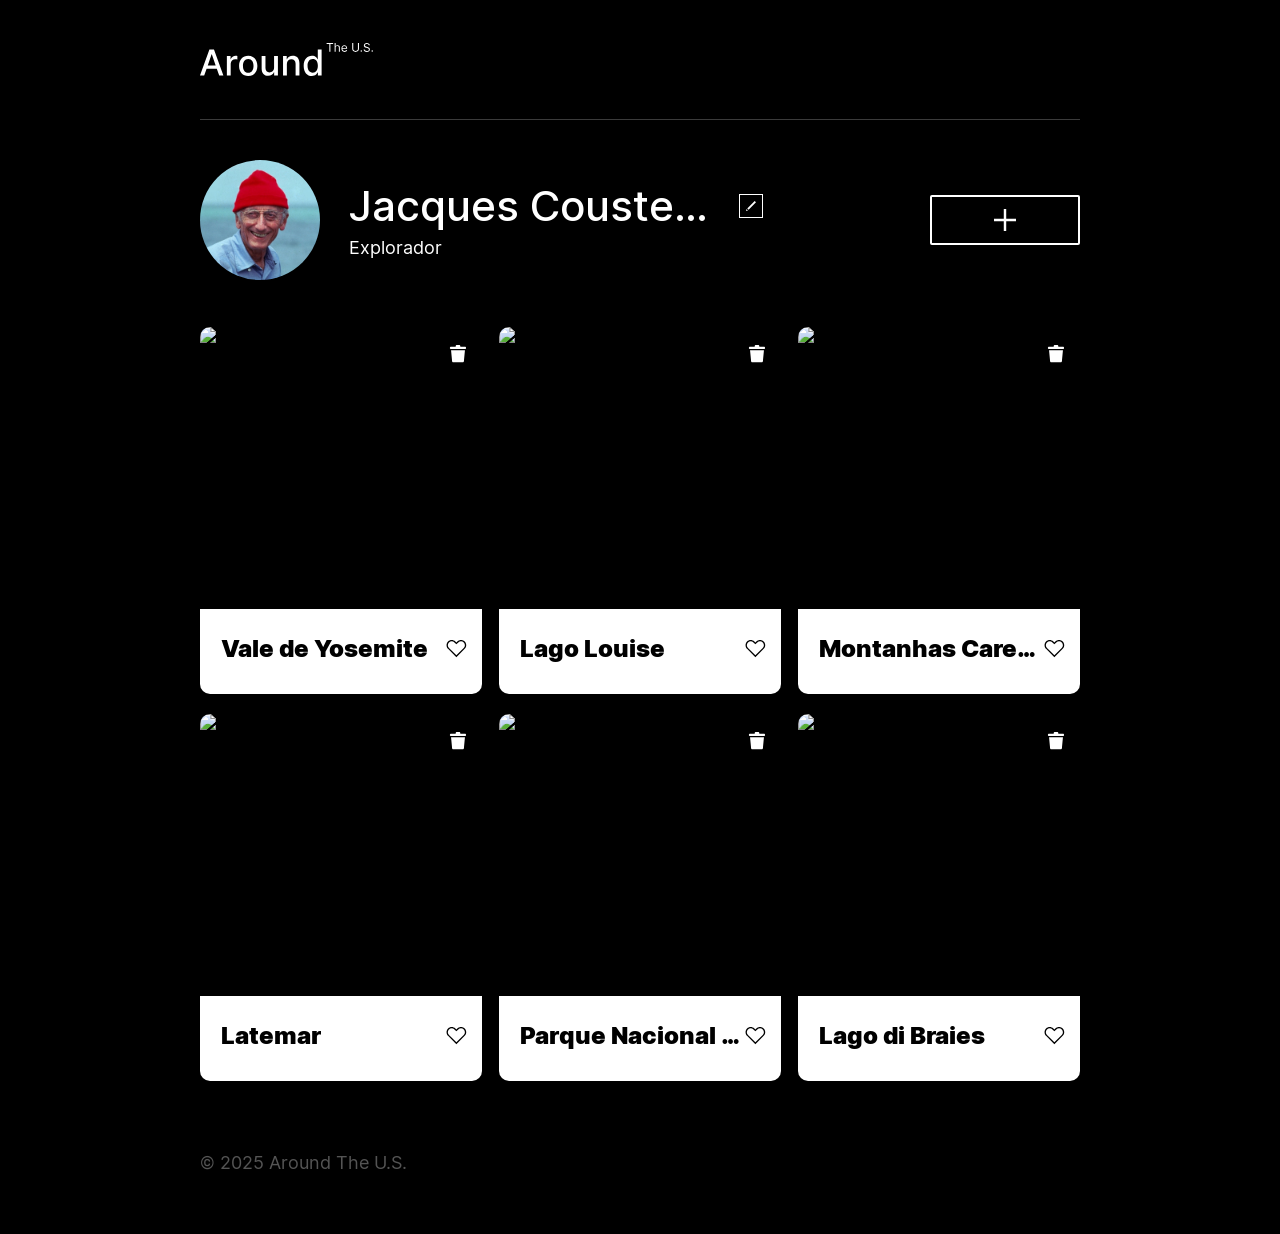
==== index.html @ bdfe8c1f "Initial commit" ====
<!DOCTYPE html>
<html lang="pt">
  <head>
    <meta charset="UTF-8" />
    <meta content="width=device-width, initial-scale=1.0" name="viewport" />
    <meta content="ie=edge" http-equiv="X-UA-Compatible" />
    <title>Around The U.S.</title>
    <link href="./pages/index.css" rel="stylesheet" />
  </head>
  <body class="page">
    <div class="page__content">
      <header class="header page__section">
        <img
          alt="Logotipo Around The U.S."
          class="logo header__logo"
          src="./images/logo.svg"
        />
      </header>
      <main class="content">
        <section class="profile page__section">
          <img class="profile__image" src="./images/avatar.jpg" alt="Avatar" />
          <div class="profile__info">
            <h1 class="profile__title">Jacques Cousteau</h1>
            <button
              aria-label="Editar perfil"
              class="profile__edit-button"
              type="button"
            ></button>
            <p class="profile__description">Explorador</p>
          </div>
          <button
            aria-label="Adicionar cartão"
            class="profile__add-button"
            type="button"
          ></button>
        </section>
        <section class="cards page__section">
          <ul class="cards__list">
            <li class="card">
              <img
                class="card__image"
                src="https://practicum-content.s3.us-west-1.amazonaws.com/web-code/moved_yosemite.jpg"
                alt="Vale de Yosemite"
              />
              <button
                aria-label="Excluir cartão"
                class="card__delete-button"
                type="button"
              ></button>
              <div class="card__description">
                <h2 class="card__title">Vale de Yosemite</h2>
                <button
                  aria-label="Botão de curtir"
                  class="card__like-button"
                  type="button"
                ></button>
              </div>
            </li>
            <li class="card">
              <img
                class="card__image"
                src="https://practicum-content.s3.us-west-1.amazonaws.com/web-code/moved_lake-louise.jpg"
                alt="Lago Louise"
              />
              <button
                aria-label="Excluir cartão"
                class="card__delete-button"
                type="button"
              ></button>
              <div class="card__description">
                <h2 class="card__title">Lago Louise</h2>
                <button
                  aria-label="Botão de curtir"
                  class="card__like-button"
                  type="button"
                ></button>
              </div>
            </li>
            <li class="card">
              <img
                class="card__image"
                src="https://practicum-content.s3.us-west-1.amazonaws.com/web-code/moved_bald-mountains.jpg"
                alt="Montanhas Carecas"
              />
              <button
                aria-label="Excluir cartão"
                class="card__delete-button"
                type="button"
              ></button>
              <div class="card__description">
                <h2 class="card__title">Montanhas Carecas</h2>
                <button
                  aria-label="Botão de curtir"
                  class="card__like-button"
                  type="button"
                ></button>
              </div>
            </li>
            <li class="card">
              <img
                class="card__image"
                src="https://practicum-content.s3.us-west-1.amazonaws.com/web-code/moved_latemar.jpg"
                alt="Latemar"
              />
              <button
                aria-label="Excluir cartão"
                class="card__delete-button"
                type="button"
              ></button>
              <div class="card__description">
                <h2 class="card__title">Latemar</h2>
                <button
                  aria-label="Botão de curtir"
                  class="card__like-button"
                  type="button"
                ></button>
              </div>
            </li>
            <li class="card">
              <img
                class="card__image"
                src="https://practicum-content.s3.us-west-1.amazonaws.com/web-code/moved_vanoise.jpg"
                alt="Parque Nacional da Vanoise"
              />
              <button
                aria-label="Excluir cartão"
                class="card__delete-button"
                type="button"
              ></button>
              <div class="card__description">
                <h2 class="card__title">Parque Nacional da Vanoise</h2>
                <button
                  aria-label="Botão de curtir"
                  class="card__like-button"
                  type="button"
                ></button>
              </div>
            </li>
            <li class="card">
              <img
                class="card__image"
                src="https://practicum-content.s3.us-west-1.amazonaws.com/web-code/moved_lago.jpg"
                alt="Lago di Braies"
              />
              <button
                aria-label="Excluir cartão"
                class="card__delete-button"
                type="button"
              ></button>
              <div class="card__description">
                <h2 class="card__title">Lago di Braies</h2>
                <button
                  aria-label="Botão de curtir"
                  class="card__like-button"
                  type="button"
                ></button>
              </div>
            </li>
          </ul>
        </section>
      </main>
      <footer class="footer page__section">
        <p class="footer__copyright">© 2025 Around The U.S.</p>
      </footer>
      <div class="popup" id="edit-popup">
        <div class="popup__content">
          <button
            aria-label="Fechar pop-up"
            class="popup__close"
            type="button"
          ></button>
          <h3 class="popup__title">Editar perfil</h3>
          <form class="popup__form" id="edit-profile-form">
            <input
              class="popup__input popup__input_type_name"
              name="name"
              placeholder="Nome"
              type="text"
            />
            <input
              class="popup__input popup__input_type_description"
              name="description"
              placeholder="Sobre mim"
              type="text"
            />
            <button class="button popup__button" type="submit">Salvar</button>
          </form>
        </div>
      </div>
      <div class="popup" id="new-card-popup">
        <div class="popup__content">
          <button
            aria-label="Fechar pop-up"
            class="popup__close"
            type="button"
          ></button>
          <h3 class="popup__title">Novo local</h3>
          <form class="popup__form" id="new-card-form">
            <input
              class="popup__input popup__input_type_card-name"
              name="place-name"
              placeholder="Título"
              required
              type="text"
            />
            <input
              class="popup__input popup__input_type_url"
              name="link"
              placeholder="Link de Imagem"
              required
              type="url"
            />
            <button class="button popup__button" type="submit">Criar</button>
          </form>
        </div>
      </div>
      <div class="popup" id="image-popup">
        <div class="popup__content popup__content_content_image">
          <button
            aria-label="Fechar pop-up"
            class="popup__close"
            type="button"
          ></button>
          <img alt="" class="popup__image" src="#" />
          <p class="popup__caption"></p>
        </div>
      </div>
    </div>
  </body>
</html>
---- pages/index.css ----
@import url("../vendor/normalize.css");
@import url("../vendor/fonts.css");

@import url("../blocks/page.css");
@import url("../blocks/header.css");
@import url("../blocks/content.css");
@import url("../blocks/footer.css");
@import url("../blocks/profile.css");
@import url("../blocks/cards.css");
@import url("../blocks/card.css");
@import url("../blocks/popup.css");
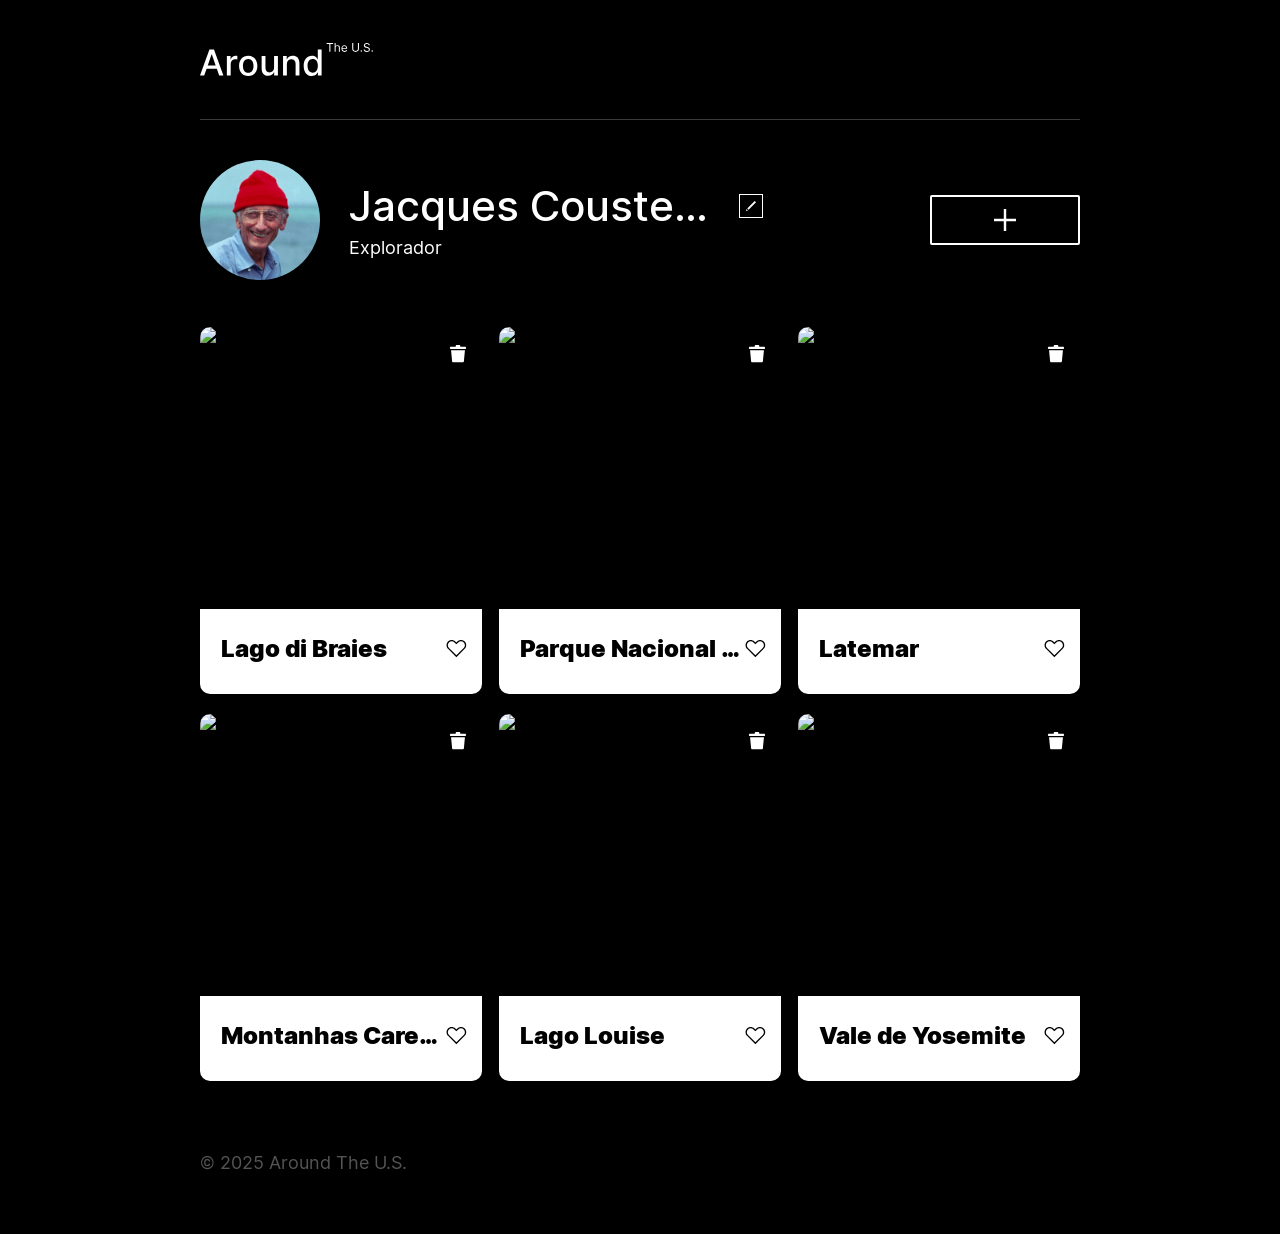
==== commit 6cf4d88e: "Finalizar interatividade do projeto Around" ====
--- a/index.html
+++ b/index.html
@@ -1,12 +1,14 @@
-<!DOCTYPE html>
+<!doctype html>
 <html lang="pt">
   <head>
     <meta charset="UTF-8" />
     <meta content="width=device-width, initial-scale=1.0" name="viewport" />
     <meta content="ie=edge" http-equiv="X-UA-Compatible" />
     <title>Around The U.S.</title>
+    <link rel="icon" href="data:," />
     <link href="./pages/index.css" rel="stylesheet" />
   </head>
+
   <body class="page">
     <div class="page__content">
       <header class="header page__section">
@@ -16,152 +18,39 @@
           src="./images/logo.svg"
         />
       </header>
+
       <main class="content">
         <section class="profile page__section">
           <img class="profile__image" src="./images/avatar.jpg" alt="Avatar" />
+
           <div class="profile__info">
             <h1 class="profile__title">Jacques Cousteau</h1>
+
             <button
               aria-label="Editar perfil"
               class="profile__edit-button"
               type="button"
             ></button>
+
             <p class="profile__description">Explorador</p>
           </div>
+
           <button
             aria-label="Adicionar cartão"
             class="profile__add-button"
             type="button"
           ></button>
         </section>
+
         <section class="cards page__section">
-          <ul class="cards__list">
-            <li class="card">
-              <img
-                class="card__image"
-                src="https://practicum-content.s3.us-west-1.amazonaws.com/web-code/moved_yosemite.jpg"
-                alt="Vale de Yosemite"
-              />
-              <button
-                aria-label="Excluir cartão"
-                class="card__delete-button"
-                type="button"
-              ></button>
-              <div class="card__description">
-                <h2 class="card__title">Vale de Yosemite</h2>
-                <button
-                  aria-label="Botão de curtir"
-                  class="card__like-button"
-                  type="button"
-                ></button>
-              </div>
-            </li>
-            <li class="card">
-              <img
-                class="card__image"
-                src="https://practicum-content.s3.us-west-1.amazonaws.com/web-code/moved_lake-louise.jpg"
-                alt="Lago Louise"
-              />
-              <button
-                aria-label="Excluir cartão"
-                class="card__delete-button"
-                type="button"
-              ></button>
-              <div class="card__description">
-                <h2 class="card__title">Lago Louise</h2>
-                <button
-                  aria-label="Botão de curtir"
-                  class="card__like-button"
-                  type="button"
-                ></button>
-              </div>
-            </li>
-            <li class="card">
-              <img
-                class="card__image"
-                src="https://practicum-content.s3.us-west-1.amazonaws.com/web-code/moved_bald-mountains.jpg"
-                alt="Montanhas Carecas"
-              />
-              <button
-                aria-label="Excluir cartão"
-                class="card__delete-button"
-                type="button"
-              ></button>
-              <div class="card__description">
-                <h2 class="card__title">Montanhas Carecas</h2>
-                <button
-                  aria-label="Botão de curtir"
-                  class="card__like-button"
-                  type="button"
-                ></button>
-              </div>
-            </li>
-            <li class="card">
-              <img
-                class="card__image"
-                src="https://practicum-content.s3.us-west-1.amazonaws.com/web-code/moved_latemar.jpg"
-                alt="Latemar"
-              />
-              <button
-                aria-label="Excluir cartão"
-                class="card__delete-button"
-                type="button"
-              ></button>
-              <div class="card__description">
-                <h2 class="card__title">Latemar</h2>
-                <button
-                  aria-label="Botão de curtir"
-                  class="card__like-button"
-                  type="button"
-                ></button>
-              </div>
-            </li>
-            <li class="card">
-              <img
-                class="card__image"
-                src="https://practicum-content.s3.us-west-1.amazonaws.com/web-code/moved_vanoise.jpg"
-                alt="Parque Nacional da Vanoise"
-              />
-              <button
-                aria-label="Excluir cartão"
-                class="card__delete-button"
-                type="button"
-              ></button>
-              <div class="card__description">
-                <h2 class="card__title">Parque Nacional da Vanoise</h2>
-                <button
-                  aria-label="Botão de curtir"
-                  class="card__like-button"
-                  type="button"
-                ></button>
-              </div>
-            </li>
-            <li class="card">
-              <img
-                class="card__image"
-                src="https://practicum-content.s3.us-west-1.amazonaws.com/web-code/moved_lago.jpg"
-                alt="Lago di Braies"
-              />
-              <button
-                aria-label="Excluir cartão"
-                class="card__delete-button"
-                type="button"
-              ></button>
-              <div class="card__description">
-                <h2 class="card__title">Lago di Braies</h2>
-                <button
-                  aria-label="Botão de curtir"
-                  class="card__like-button"
-                  type="button"
-                ></button>
-              </div>
-            </li>
-          </ul>
+          <ul class="cards__list"></ul>
         </section>
       </main>
+
       <footer class="footer page__section">
         <p class="footer__copyright">© 2025 Around The U.S.</p>
       </footer>
+
       <div class="popup" id="edit-popup">
         <div class="popup__content">
           <button
@@ -169,7 +58,9 @@
             class="popup__close"
             type="button"
           ></button>
+
           <h3 class="popup__title">Editar perfil</h3>
+
           <form class="popup__form" id="edit-profile-form">
             <input
               class="popup__input popup__input_type_name"
@@ -177,16 +68,19 @@
               placeholder="Nome"
               type="text"
             />
+
             <input
               class="popup__input popup__input_type_description"
               name="description"
               placeholder="Sobre mim"
               type="text"
             />
+
             <button class="button popup__button" type="submit">Salvar</button>
           </form>
         </div>
       </div>
+
       <div class="popup" id="new-card-popup">
         <div class="popup__content">
           <button
@@ -194,7 +88,9 @@
             class="popup__close"
             type="button"
           ></button>
+
           <h3 class="popup__title">Novo local</h3>
+
           <form class="popup__form" id="new-card-form">
             <input
               class="popup__input popup__input_type_card-name"
@@ -203,6 +99,7 @@
               required
               type="text"
             />
+
             <input
               class="popup__input popup__input_type_url"
               name="link"
@@ -210,10 +107,12 @@
               required
               type="url"
             />
+
             <button class="button popup__button" type="submit">Criar</button>
           </form>
         </div>
       </div>
+
       <div class="popup" id="image-popup">
         <div class="popup__content popup__content_content_image">
           <button
@@ -221,10 +120,35 @@
             class="popup__close"
             type="button"
           ></button>
+
           <img alt="" class="popup__image" src="#" />
           <p class="popup__caption"></p>
         </div>
       </div>
     </div>
+
+    <template id="card-template">
+      <li class="card">
+        <img class="card__image" src="" alt="" />
+
+        <button
+          aria-label="Excluir cartão"
+          class="card__delete-button"
+          type="button"
+        ></button>
+
+        <div class="card__description">
+          <h2 class="card__title"></h2>
+
+          <button
+            aria-label="Botão de curtir"
+            class="card__like-button"
+            type="button"
+          ></button>
+        </div>
+      </li>
+    </template>
+
+    <script src="./scripts/index.js"></script>
   </body>
 </html>
